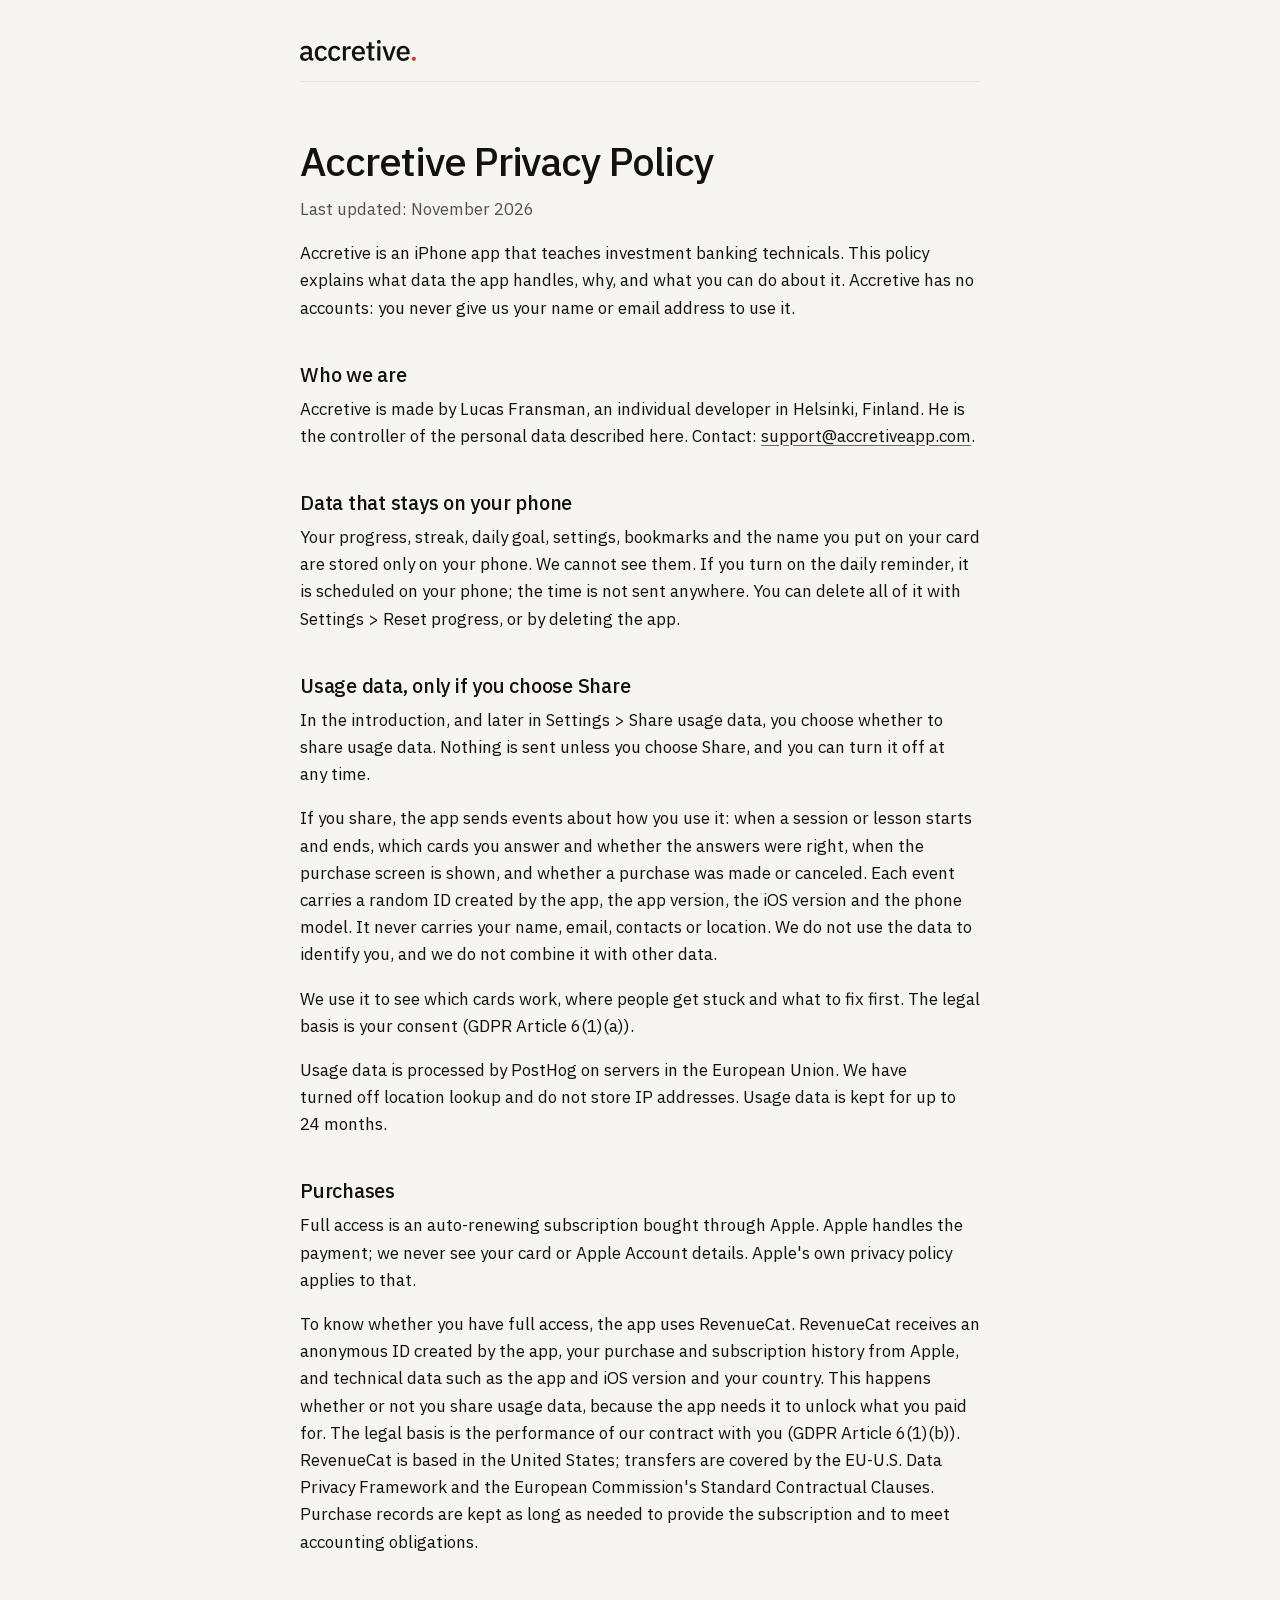
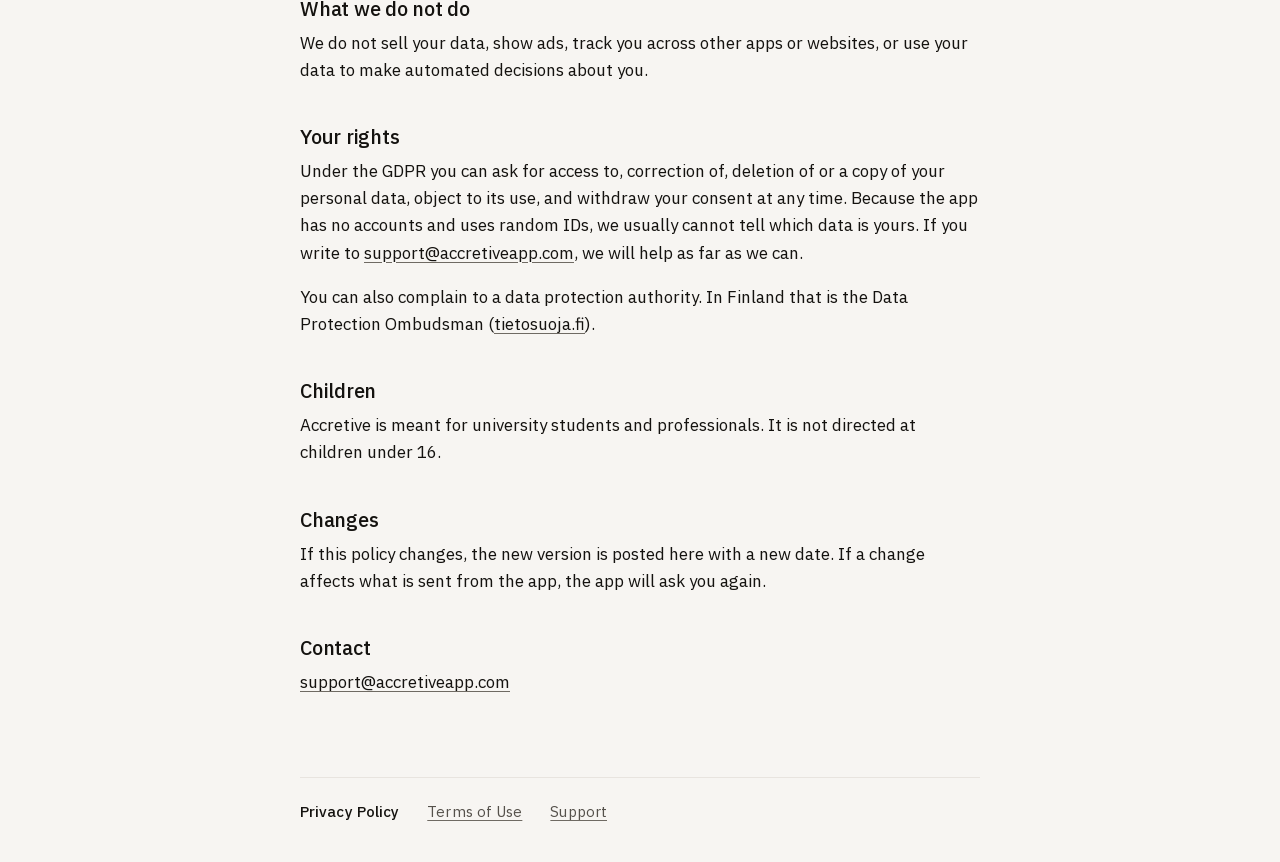
==== privacy/index.html @ 2911edc6 "Add the static site for accretiveapp.com Home page, /privacy, /terms, /support and a 404 page. Plain" ====
<!doctype html>
<html lang="en">
<head>
  <meta charset="utf-8">
  <meta name="viewport" content="width=device-width, initial-scale=1">
  <title>Accretive Privacy Policy</title>
  <meta name="description" content="Accretive is an iPhone app that teaches investment banking technicals. This policy explains what data the app handles, why, and what you can do about it.">
  <meta name="color-scheme" content="light dark">
  <meta name="theme-color" content="#F7F5F2" media="(prefers-color-scheme: light)">
  <meta name="theme-color" content="#121110" media="(prefers-color-scheme: dark)">
  <link rel="preload" href="/fonts/AppSans-Regular.ttf" as="font" type="font/ttf" crossorigin>
  <link rel="preload" href="/fonts/AppSans-Medium.ttf" as="font" type="font/ttf" crossorigin>
  <link rel="stylesheet" href="/style.css">
</head>
<body>
<div class="page">
  <header class="site-header">
    <a class="wordmark" href="/" aria-label="Accretive, home page"><svg aria-hidden="true" viewBox="185 152.7 1631.3 294.6"><g transform="translate(-75.764697 62.313744)"><path fill="currentColor" d="M448.765,380.27L424.873,380.27C417.04,380.27 410.316,378.507 404.702,374.982C399.088,371.457 394.845,366.431 391.973,359.903C389.101,353.375 387.665,345.672 387.665,336.795L387.665,333.27L399.806,346.195L386.098,346.195C382.181,358.728 375.001,368.324 364.556,374.982C354.112,381.64 341.448,384.97 326.565,384.97C305.676,384.97 289.487,379.486 277.998,368.52C266.509,357.553 260.765,342.8 260.765,324.261C260.765,310.683 264.094,299.39 270.752,290.382C277.411,281.374 287.137,274.585 299.931,270.015C312.726,265.446 328.654,263.161 347.715,263.161L384.531,263.161L384.531,245.928C384.531,233.656 381.137,224.06 374.348,217.14C367.559,210.221 356.984,206.761 342.623,206.761C330.873,206.761 321.147,209.438 313.444,214.79C305.741,220.143 299.279,226.736 294.056,234.57L268.598,211.461C275.387,199.972 284.983,190.507 297.386,183.065C309.788,175.624 325.781,171.903 345.365,171.903C371.476,171.903 391.647,178.104 405.877,190.507C420.108,202.91 427.223,220.47 427.223,243.186L427.223,345.411L448.765,345.411L448.765,380.27ZM384.531,290.578L348.498,290.578C333.615,290.578 322.517,292.928 315.206,297.628C307.895,302.328 304.24,309.117 304.24,317.995L304.24,325.045C304.24,333.922 307.373,340.711 313.64,345.411C319.906,350.111 328.262,352.461 338.706,352.461C347.584,352.461 355.417,351.156 362.206,348.545C368.995,345.933 374.413,342.147 378.461,337.186C382.508,332.225 384.531,326.481 384.531,319.953L384.531,290.578ZM561.565,384.97C532.059,384.97 509.212,375.374 493.023,356.182C476.834,336.99 468.74,311.075 468.74,278.436C468.74,245.797 476.834,219.882 493.023,200.69C509.212,181.499 532.059,171.903 561.565,171.903C581.931,171.903 598.642,176.472 611.698,185.611C624.754,194.75 634.154,206.892 639.898,222.036L604.648,238.486C601.776,229.086 596.684,221.579 589.373,215.965C582.062,210.352 572.792,207.545 561.565,207.545C545.898,207.545 534.017,212.44 525.923,222.232C517.829,232.024 513.781,244.753 513.781,260.42L513.781,296.453C513.781,312.12 517.829,324.914 525.923,334.836C534.017,344.758 545.898,349.72 561.565,349.72C573.837,349.72 583.759,346.652 591.331,340.515C598.904,334.379 604.909,326.22 609.348,316.036L641.465,333.27C634.937,349.981 624.884,362.775 611.306,371.653C597.729,380.531 581.148,384.97 561.565,384.97ZM750.74,384.97C721.234,384.97 698.387,375.374 682.198,356.182C666.009,336.99 657.915,311.075 657.915,278.436C657.915,245.797 666.009,219.882 682.198,200.69C698.387,181.499 721.234,171.903 750.74,171.903C771.106,171.903 787.817,176.472 800.873,185.611C813.929,194.75 823.329,206.892 829.073,222.036L793.823,238.486C790.951,229.086 785.859,221.579 778.548,215.965C771.237,210.352 761.967,207.545 750.74,207.545C735.073,207.545 723.192,212.44 715.098,222.232C707.004,232.024 702.956,244.753 702.956,260.42L702.956,296.453C702.956,312.12 707.004,324.914 715.098,334.836C723.192,344.758 735.073,349.72 750.74,349.72C763.012,349.72 772.934,346.652 780.506,340.515C788.079,334.379 794.084,326.22 798.523,316.036L830.64,333.27C824.112,349.981 814.059,362.775 800.481,371.653C786.904,380.531 770.323,384.97 750.74,384.97ZM906.231,380.27L863.54,380.27L863.54,176.603L906.231,176.603L906.231,216.945L908.19,216.945C910.279,210.156 913.608,203.693 918.177,197.557C922.747,191.421 928.817,186.395 936.39,182.478C943.962,178.561 953.231,176.603 964.198,176.603L975.556,176.603L975.556,217.728L958.715,217.728C947.487,217.728 937.956,219.033 930.123,221.645C922.29,224.256 916.349,227.911 912.302,232.611C908.255,237.311 906.231,243.186 906.231,250.236L906.231,380.27ZM1084.048,384.97C1064.726,384.97 1048.015,380.596 1033.915,371.849C1019.815,363.102 1008.913,350.764 1001.211,334.836C993.508,318.908 989.656,300.108 989.656,278.436C989.656,256.764 993.442,238.029 1001.015,222.232C1008.587,206.435 1019.292,194.097 1033.131,185.22C1046.97,176.342 1063.551,171.903 1082.873,171.903C1102.979,171.903 1119.755,176.407 1133.202,185.415C1146.649,194.424 1156.767,206.631 1163.556,222.036C1170.345,237.442 1173.74,254.545 1173.74,273.345L1173.74,289.403L1034.306,289.403L1034.306,296.061C1034.306,311.728 1038.941,324.588 1048.211,334.64C1057.48,344.693 1070.731,349.72 1087.965,349.72C1100.498,349.72 1111.073,346.978 1119.69,341.495C1128.306,336.011 1135.487,328.57 1141.231,319.17L1166.69,343.845C1158.856,356.117 1147.824,366.039 1133.594,373.611C1119.363,381.183 1102.848,384.97 1084.048,384.97ZM1083.656,205.195C1073.734,205.195 1065.052,207.479 1057.611,212.049C1050.169,216.618 1044.424,222.885 1040.377,230.849C1036.33,238.813 1034.306,248.017 1034.306,258.461L1034.306,261.203L1129.09,261.203L1129.09,257.286C1129.09,246.842 1127.262,237.703 1123.606,229.87C1119.951,222.036 1114.729,215.965 1107.94,211.657C1101.151,207.349 1093.056,205.195 1083.656,205.195ZM1306.906,380.27L1269.698,380.27C1255.076,380.27 1243.913,376.288 1236.211,368.324C1228.508,360.36 1224.656,349.458 1224.656,335.62L1224.656,211.461L1192.931,211.461L1192.931,176.603L1210.165,176.603C1217.215,176.603 1222.111,175.036 1224.852,171.903C1227.594,168.77 1228.965,163.678 1228.965,156.628L1228.965,120.986L1267.348,120.986L1267.348,176.603L1310.04,176.603L1310.04,211.461L1267.348,211.461L1267.348,345.411L1306.906,345.411L1306.906,380.27ZM1369.965,141.745C1361.087,141.745 1354.624,139.656 1350.577,135.478C1346.53,131.3 1344.506,125.947 1344.506,119.42L1344.506,112.761C1344.506,106.233 1346.53,100.881 1350.577,96.703C1354.624,92.525 1361.087,90.436 1369.965,90.436C1378.842,90.436 1385.24,92.525 1389.156,96.703C1393.073,100.881 1395.031,106.233 1395.031,112.761L1395.031,119.42C1395.031,125.947 1393.073,131.3 1389.156,135.478C1385.24,139.656 1378.842,141.745 1369.965,141.745ZM1348.423,380.27L1348.423,176.603L1391.115,176.603L1391.115,380.27L1348.423,380.27ZM1539.165,380.27L1488.64,380.27L1419.315,176.603L1461.615,176.603L1492.948,269.428L1513.706,340.711L1516.056,340.711L1536.815,269.428L1568.148,176.603L1608.49,176.603L1539.165,380.27ZM1714.24,384.97C1694.917,384.97 1678.206,380.596 1664.106,371.849C1650.006,363.102 1639.105,350.764 1631.402,334.836C1623.699,318.908 1619.848,300.108 1619.848,278.436C1619.848,256.764 1623.634,238.029 1631.206,222.232C1638.779,206.435 1649.484,194.097 1663.323,185.22C1677.162,176.342 1693.742,171.903 1713.065,171.903C1733.17,171.903 1749.947,176.407 1763.394,185.415C1776.841,194.424 1786.959,206.631 1793.748,222.036C1800.537,237.442 1803.931,254.545 1803.931,273.345L1803.931,289.403L1664.498,289.403L1664.498,296.061C1664.498,311.728 1669.133,324.588 1678.402,334.64C1687.672,344.693 1700.923,349.72 1718.156,349.72C1730.69,349.72 1741.265,346.978 1749.881,341.495C1758.498,336.011 1765.679,328.57 1771.423,319.17L1796.881,343.845C1789.048,356.117 1778.016,366.039 1763.786,373.611C1749.555,381.183 1733.04,384.97 1714.24,384.97ZM1713.848,205.195C1703.926,205.195 1695.244,207.479 1687.802,212.049C1680.361,216.618 1674.616,222.885 1670.569,230.849C1666.522,238.813 1664.498,248.017 1664.498,258.461L1664.498,261.203L1759.281,261.203L1759.281,257.286C1759.281,246.842 1757.454,237.703 1753.798,229.87C1750.142,222.036 1744.92,215.965 1738.131,211.657C1731.342,207.349 1723.248,205.195 1713.848,205.195Z"/><ellipse class="stop" transform="matrix(0.741934 0 0 0.753526 478.158251 -229.477271)" cx="1865.809" cy="776.103" rx="39.828" ry="39.216"/></g></svg></a>
  </header>
  <main>
    <h1>Accretive Privacy Policy</h1>
    <p class="meta">Last updated: November 2026</p>
    <p>Accretive is an iPhone app that teaches investment banking technicals. This policy explains what data the app handles, why, and what you can do about it. Accretive has no accounts: you never give us your name or email address to use it.</p>
    <h2>Who we are</h2>
    <p>Accretive is made by Lucas Fransman, an individual developer in Helsinki, Finland. He is the controller of the personal data described here. Contact: <a href="mailto:support@accretiveapp.com">support@accretiveapp.com</a>.</p>
    <h2>Data that stays on your phone</h2>
    <p>Your progress, streak, daily goal, settings, bookmarks and the name you put on your card are stored only on your phone. We cannot see them. If you turn on the daily reminder, it is scheduled on your phone; the time is not sent anywhere. You can delete all of it with Settings &gt; Reset progress, or by deleting the app.</p>
    <h2>Usage data, only if you choose Share</h2>
    <p>In the introduction, and later in Settings &gt; Share usage data, you choose whether to share usage data. Nothing is sent unless you choose Share, and you can turn it off at any time.</p>
    <p>If you share, the app sends events about how you use it: when a session or lesson starts and ends, which cards you answer and whether the answers were right, when the purchase screen is shown, and whether a purchase was made or canceled. Each event carries a random ID created by the app, the app version, the iOS version and the phone model. It never carries your name, email, contacts or location. We do not use the data to identify you, and we do not combine it with other data.</p>
    <p>We use it to see which cards work, where people get stuck and what to fix first. The legal basis is your consent (GDPR Article 6(1)(a)).</p>
    <p>Usage data is processed by PostHog on servers in the European Union. We have turned off location lookup and do not store IP addresses. Usage data is kept for up to 24 months.</p>
    <h2>Purchases</h2>
    <p>Full access is an auto-renewing subscription bought through Apple. Apple handles the payment; we never see your card or Apple Account details. Apple's own privacy policy applies to that.</p>
    <p>To know whether you have full access, the app uses RevenueCat. RevenueCat receives an anonymous ID created by the app, your purchase and subscription history from Apple, and technical data such as the app and iOS version and your country. This happens whether or not you share usage data, because the app needs it to unlock what you paid for. The legal basis is the performance of our contract with you (GDPR Article 6(1)(b)). RevenueCat is based in the United States; transfers are covered by the EU-U.S. Data Privacy Framework and the European Commission's Standard Contractual Clauses. Purchase records are kept as long as needed to provide the subscription and to meet accounting obligations.</p>
    <h2>What we do not do</h2>
    <p>We do not sell your data, show ads, track you across other apps or websites, or use your data to make automated decisions about you.</p>
    <h2>Your rights</h2>
    <p>Under the GDPR you can ask for access to, correction of, deletion of or a copy of your personal data, object to its use, and withdraw your consent at any time. Because the app has no accounts and uses random IDs, we usually cannot tell which data is yours. If you write to <a href="mailto:support@accretiveapp.com">support@accretiveapp.com</a>, we will help as far as we can.</p>
    <p>You can also complain to a data protection authority. In Finland that is the Data Protection Ombudsman (<a href="https://tietosuoja.fi">tietosuoja.fi</a>).</p>
    <h2>Children</h2>
    <p>Accretive is meant for university students and professionals. It is not directed at children under 16.</p>
    <h2>Changes</h2>
    <p>If this policy changes, the new version is posted here with a new date. If a change affects what is sent from the app, the app will ask you again.</p>
    <h2>Contact</h2>
    <p><a href="mailto:support@accretiveapp.com">support@accretiveapp.com</a></p>
  </main>
  <footer class="site-footer">
    <nav aria-label="Privacy, terms and support">
      <ul>
        <li><a href="/privacy/" aria-current="page">Privacy Policy</a></li>
        <li><a href="/terms/">Terms of Use</a></li>
        <li><a href="/support/">Support</a></li>
      </ul>
    </nav>
  </footer>
</div>
</body>
</html>
---- style.css ----
/* Accretive site.
   The colours are the app's tokens (src/styles/tokens.ts in the app repo), light and dark.
   Monochrome with one red accent: the full stop. No gradients, no shadows, no images.
   Type is App Sans, weights 400 and 500 only (fonts/LICENSE.txt). */

@font-face {
  font-family: "App Sans";
  src: url("/fonts/AppSans-Regular.ttf") format("truetype");
  font-weight: 400;
  font-style: normal;
  font-display: swap;
}

@font-face {
  font-family: "App Sans";
  src: url("/fonts/AppSans-Medium.ttf") format("truetype");
  font-weight: 500;
  font-style: normal;
  font-display: swap;
}

:root {
  color-scheme: light dark;

  --page: #F7F5F2;
  --text: #14120F;
  --text-secondary: #55514B;
  --text-muted: #6F6A63;
  --border: #E8E4DF;
  --accent: #DF3329;

  /* The judgement key of the app: the one dark, filled control. */
  --key: #35312D;
  --key-hover: #14120F;
  --key-text: #FFFFFF;
  --key-stop: #FF6A5E;

  --measure: 680px;
  --gutter: 20px;
  --sans: "App Sans", system-ui, -apple-system, "Segoe UI", Roboto, "Helvetica Neue", Arial, sans-serif;
}

@media (prefers-color-scheme: dark) {
  :root {
    --page: #121110;
    --text: #ECEAE7;
    --text-secondary: #B0AAA4;
    --text-muted: #8B857E;
    --border: #2A2826;
    --accent: #FF6A5E;

    --key: #ECEAE7;
    --key-hover: #FFFFFF;
    --key-text: #14120F;
    --key-stop: #DF3329;
  }
}

*,
*::before,
*::after {
  box-sizing: border-box;
}

html {
  -webkit-text-size-adjust: 100%;
  text-size-adjust: 100%;
}

body {
  margin: 0;
  background: var(--page);
  color: var(--text);
  font-family: var(--sans);
  font-size: 17px;
  font-weight: 400;
  line-height: 1.6;
  overflow-wrap: break-word;
}

/* Page frame: one column of at most 680 px of text, the footer at the foot of a short page. */

.page {
  display: flex;
  flex-direction: column;
  min-height: 100vh;
  min-height: 100dvh;
  width: 100%;
  max-width: calc(var(--measure) + 2 * var(--gutter));
  margin: 0 auto;
  padding: 0 var(--gutter);
}

main {
  flex: 1;
  padding: 40px 0 8px;
}

.site-header {
  padding: 28px 0 20px;
  border-bottom: 1px solid var(--border);
}

.site-footer {
  margin-top: 56px;
  padding: 12px 0 28px;
  border-top: 1px solid var(--border);
}

/* The wordmark: letters in the text colour, the full stop in the accent. */

.wordmark {
  display: block;
  margin: 0;
  color: var(--text);
  line-height: 0;
}

.wordmark svg {
  display: block;
  width: 116px;
  height: auto;
}

.stop {
  fill: var(--accent);
}

/* Type: tighter tracking and leading as the size grows. */

h1,
h2 {
  margin: 0;
  font-weight: 500;
  text-wrap: balance;
}

h1 {
  font-size: 2rem;
  line-height: 1.15;
  letter-spacing: -0.022em;
}

h2 {
  margin-top: 2.5rem;
  margin-bottom: 0.5rem;
  font-size: 1.25rem;
  line-height: 1.3;
  letter-spacing: -0.012em;
}

p,
ul {
  margin: 0 0 1em;
  text-wrap: pretty;
}

h1 + p,
h1 + .meta {
  margin-top: 0.75rem;
}

.meta {
  color: var(--text-secondary);
}

ul {
  padding-left: 1.25em;
}

li + li {
  margin-top: 0.5em;
}

/* Links are underlined, never told apart by colour alone. */

a {
  color: inherit;
  text-decoration: underline;
  text-decoration-color: var(--text-muted);
  text-decoration-thickness: 1px;
  text-underline-offset: 0.2em;
}

a:hover {
  text-decoration-color: currentColor;
}

a:focus-visible {
  outline: 2px solid var(--text);
  outline-offset: 3px;
  border-radius: 2px;
}

/* Footer links: a tap target of at least 44 px. */

.site-footer ul {
  display: flex;
  flex-wrap: wrap;
  gap: 0 28px;
  margin: 0;
  padding: 0;
  list-style: none;
}

.site-footer li + li {
  margin-top: 0;
}

.site-footer a {
  display: inline-block;
  padding: 10px 0;
  min-height: 44px;
  font-size: 15px;
  line-height: 24px;
  letter-spacing: 0.006em;
  color: var(--text-secondary);
}

.site-footer a[aria-current="page"] {
  color: var(--text);
  font-weight: 500;
  text-decoration: none;
}

/* The home page. */

.home {
  padding-top: clamp(56px, 16vh, 144px);
}

.home .wordmark svg {
  width: min(100%, 280px);
}

.lede {
  margin: 2rem 0 2rem;
  font-size: 1.375rem;
  line-height: 1.35;
  letter-spacing: -0.012em;
  color: var(--text);
  text-wrap: balance;
}

/* The one main action: a dark key with the full stop in red. The accent is the stop, never a fill. */

.store {
  display: inline-flex;
  align-items: center;
  min-height: 48px;
  padding: 0 24px;
  border-radius: 9999px;
  background: var(--key);
  color: var(--key-text);
  font-weight: 500;
  text-decoration: none;
}

.store:hover {
  background: var(--key-hover);
}

.store:active {
  transform: scale(0.97);
}

.store:focus-visible {
  outline: 2px solid var(--text);
  outline-offset: 3px;
  border-radius: 9999px;
}

.store .full-stop {
  color: var(--key-stop);
}

@media (min-width: 600px) {
  h1 {
    font-size: 2.5rem;
    letter-spacing: -0.026em;
  }

  .site-header {
    padding-top: 40px;
  }

  main {
    padding-top: 56px;
  }

  .home .wordmark svg {
    width: 320px;
  }

  .lede {
    font-size: 1.625rem;
    letter-spacing: -0.016em;
  }
}
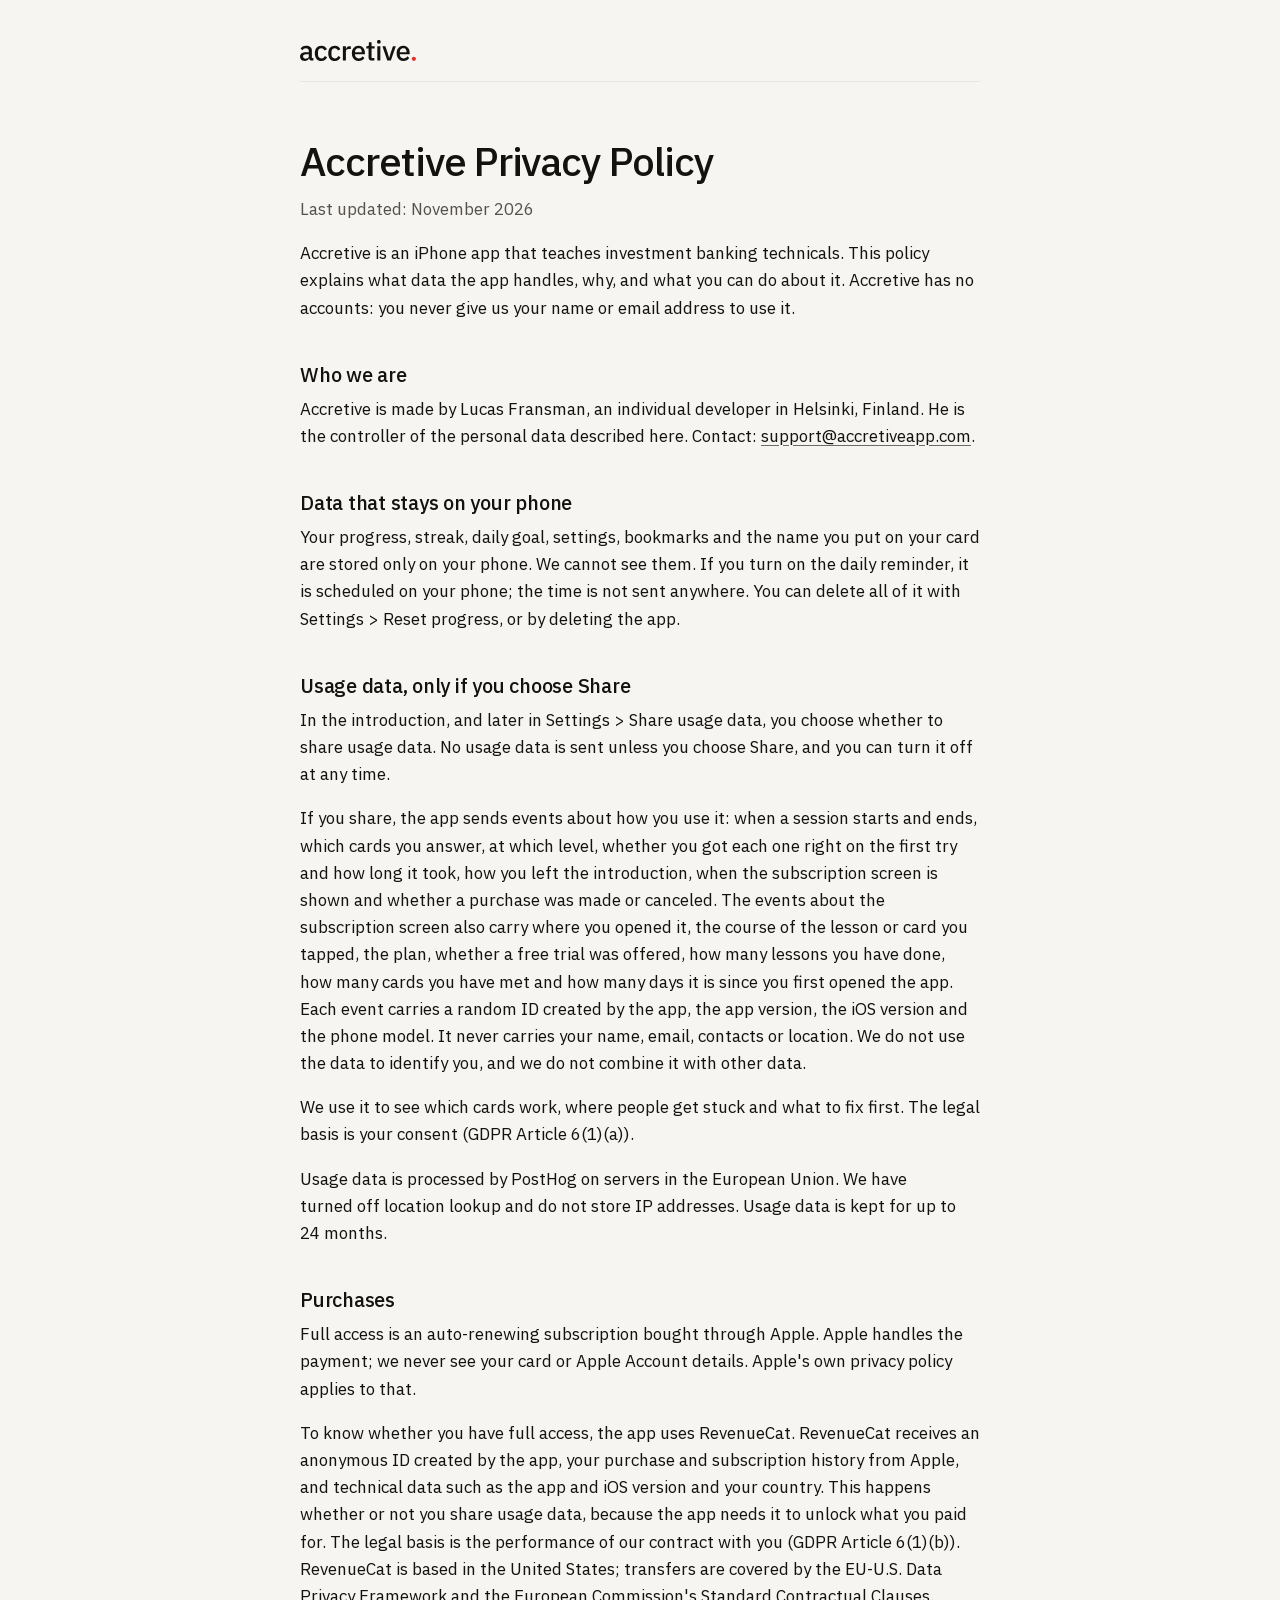
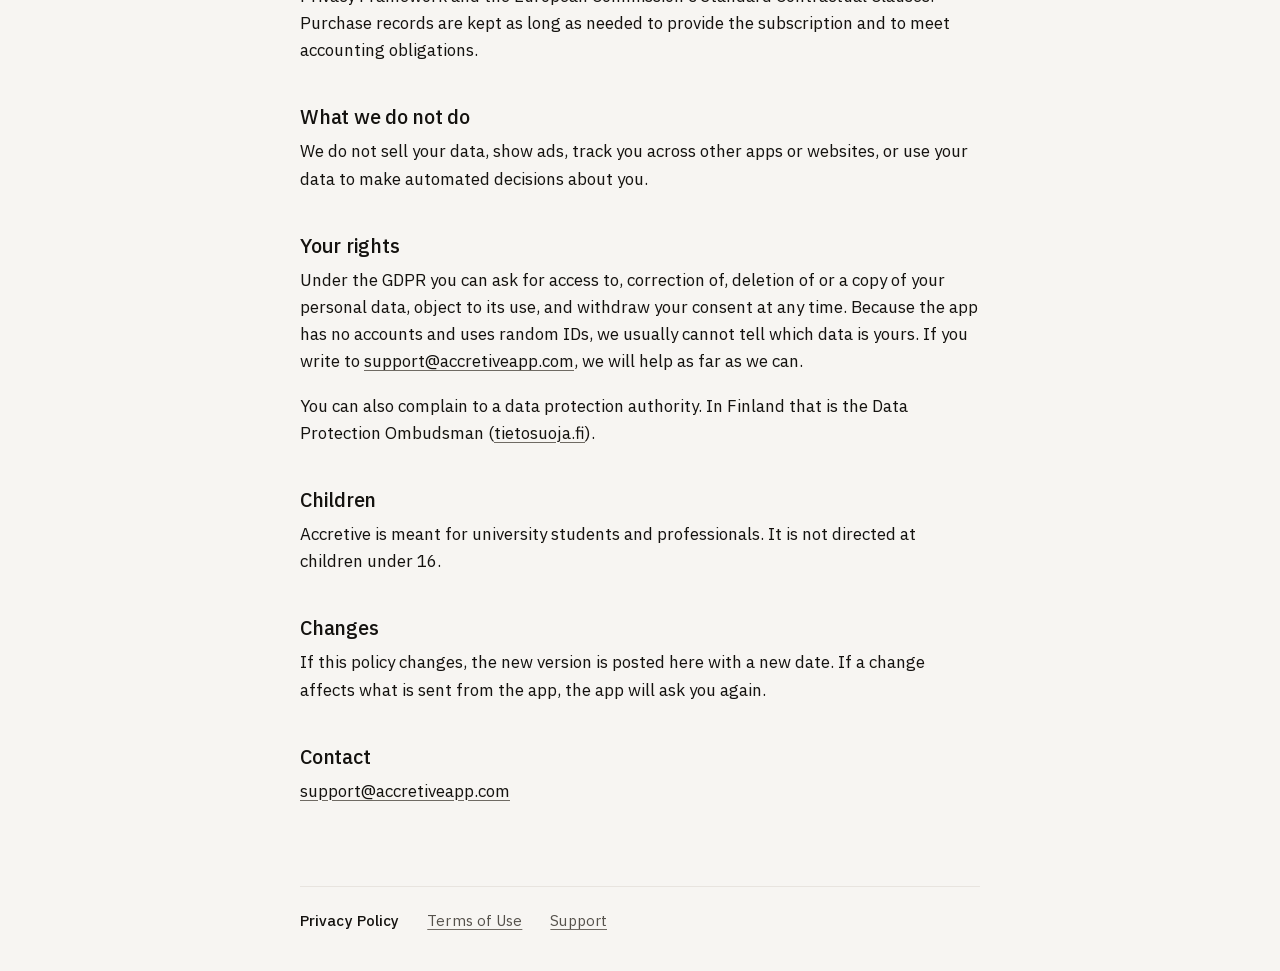
==== commit b0b50194: "Bring the privacy, terms and support pages in line with the app The content review's round Q, Q19, a" ====
--- a/privacy/index.html
+++ b/privacy/index.html
@@ -11,6 +11,9 @@
   <link rel="preload" href="/fonts/AppSans-Regular.ttf" as="font" type="font/ttf" crossorigin>
   <link rel="preload" href="/fonts/AppSans-Medium.ttf" as="font" type="font/ttf" crossorigin>
   <link rel="stylesheet" href="/style.css">
+  <link rel="icon" type="image/png" sizes="32x32" href="/favicon-32.png">
+  <link rel="icon" type="image/png" sizes="180x180" href="/favicon-180.png">
+  <link rel="apple-touch-icon" href="/apple-touch-icon.png">
 </head>
 <body>
 <div class="page">
@@ -26,8 +29,8 @@
     <h2>Data that stays on your phone</h2>
     <p>Your progress, streak, daily goal, settings, bookmarks and the name you put on your card are stored only on your phone. We cannot see them. If you turn on the daily reminder, it is scheduled on your phone; the time is not sent anywhere. You can delete all of it with Settings &gt; Reset progress, or by deleting the app.</p>
     <h2>Usage data, only if you choose Share</h2>
-    <p>In the introduction, and later in Settings &gt; Share usage data, you choose whether to share usage data. Nothing is sent unless you choose Share, and you can turn it off at any time.</p>
-    <p>If you share, the app sends events about how you use it: when a session or lesson starts and ends, which cards you answer and whether the answers were right, when the purchase screen is shown, and whether a purchase was made or canceled. Each event carries a random ID created by the app, the app version, the iOS version and the phone model. It never carries your name, email, contacts or location. We do not use the data to identify you, and we do not combine it with other data.</p>
+    <p>In the introduction, and later in Settings &gt; Share usage data, you choose whether to share usage data. No usage data is sent unless you choose Share, and you can turn it off at any time.</p>
+    <p>If you share, the app sends events about how you use it: when a session starts and ends, which cards you answer, at which level, whether you got each one right on the first try and how long it took, how you left the introduction, when the subscription screen is shown and whether a purchase was made or canceled. The events about the subscription screen also carry where you opened it, the course of the lesson or card you tapped, the plan, whether a free trial was offered, how many lessons you have done, how many cards you have met and how many days it is since you first opened the app. Each event carries a random ID created by the app, the app version, the iOS version and the phone model. It never carries your name, email, contacts or location. We do not use the data to identify you, and we do not combine it with other data.</p>
     <p>We use it to see which cards work, where people get stuck and what to fix first. The legal basis is your consent (GDPR Article 6(1)(a)).</p>
     <p>Usage data is processed by PostHog on servers in the European Union. We have turned off location lookup and do not store IP addresses. Usage data is kept for up to 24 months.</p>
     <h2>Purchases</h2>
--- a/style.css
+++ b/style.css
@@ -28,12 +28,6 @@
   --text-muted: #6F6A63;
   --border: #E8E4DF;
   --accent: #DF3329;
-
-  /* The judgement key of the app: the one dark, filled control. */
-  --key: #35312D;
-  --key-hover: #14120F;
-  --key-text: #FFFFFF;
-  --key-stop: #FF6A5E;
 
   --measure: 680px;
   --gutter: 20px;
@@ -48,11 +42,6 @@
     --text-muted: #8B857E;
     --border: #2A2826;
     --accent: #FF6A5E;
-
-    --key: #ECEAE7;
-    --key-hover: #FFFFFF;
-    --key-text: #14120F;
-    --key-stop: #DF3329;
   }
 }
 
@@ -242,38 +231,6 @@
   text-wrap: balance;
 }
 
-/* The one main action: a dark key with the full stop in red. The accent is the stop, never a fill. */
-
-.store {
-  display: inline-flex;
-  align-items: center;
-  min-height: 48px;
-  padding: 0 24px;
-  border-radius: 9999px;
-  background: var(--key);
-  color: var(--key-text);
-  font-weight: 500;
-  text-decoration: none;
-}
-
-.store:hover {
-  background: var(--key-hover);
-}
-
-.store:active {
-  transform: scale(0.97);
-}
-
-.store:focus-visible {
-  outline: 2px solid var(--text);
-  outline-offset: 3px;
-  border-radius: 9999px;
-}
-
-.store .full-stop {
-  color: var(--key-stop);
-}
-
 @media (min-width: 600px) {
   h1 {
     font-size: 2.5rem;
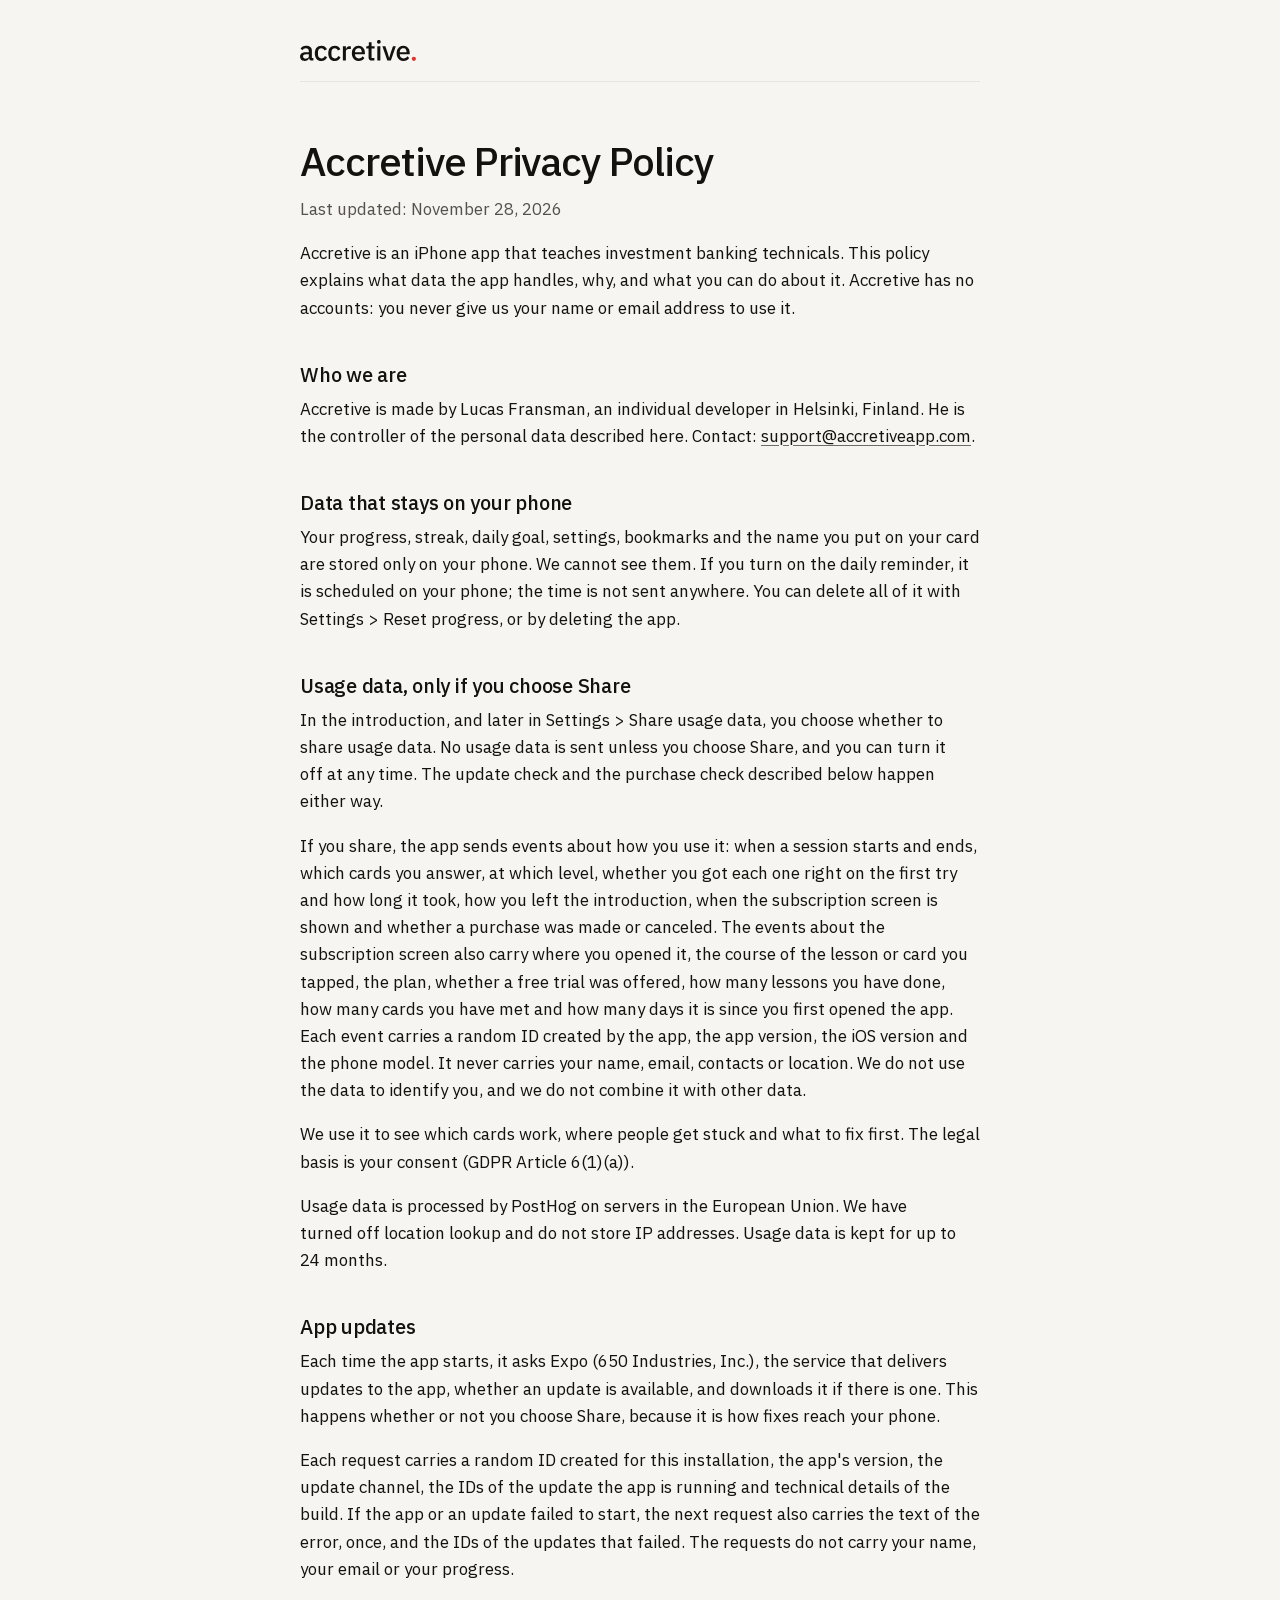
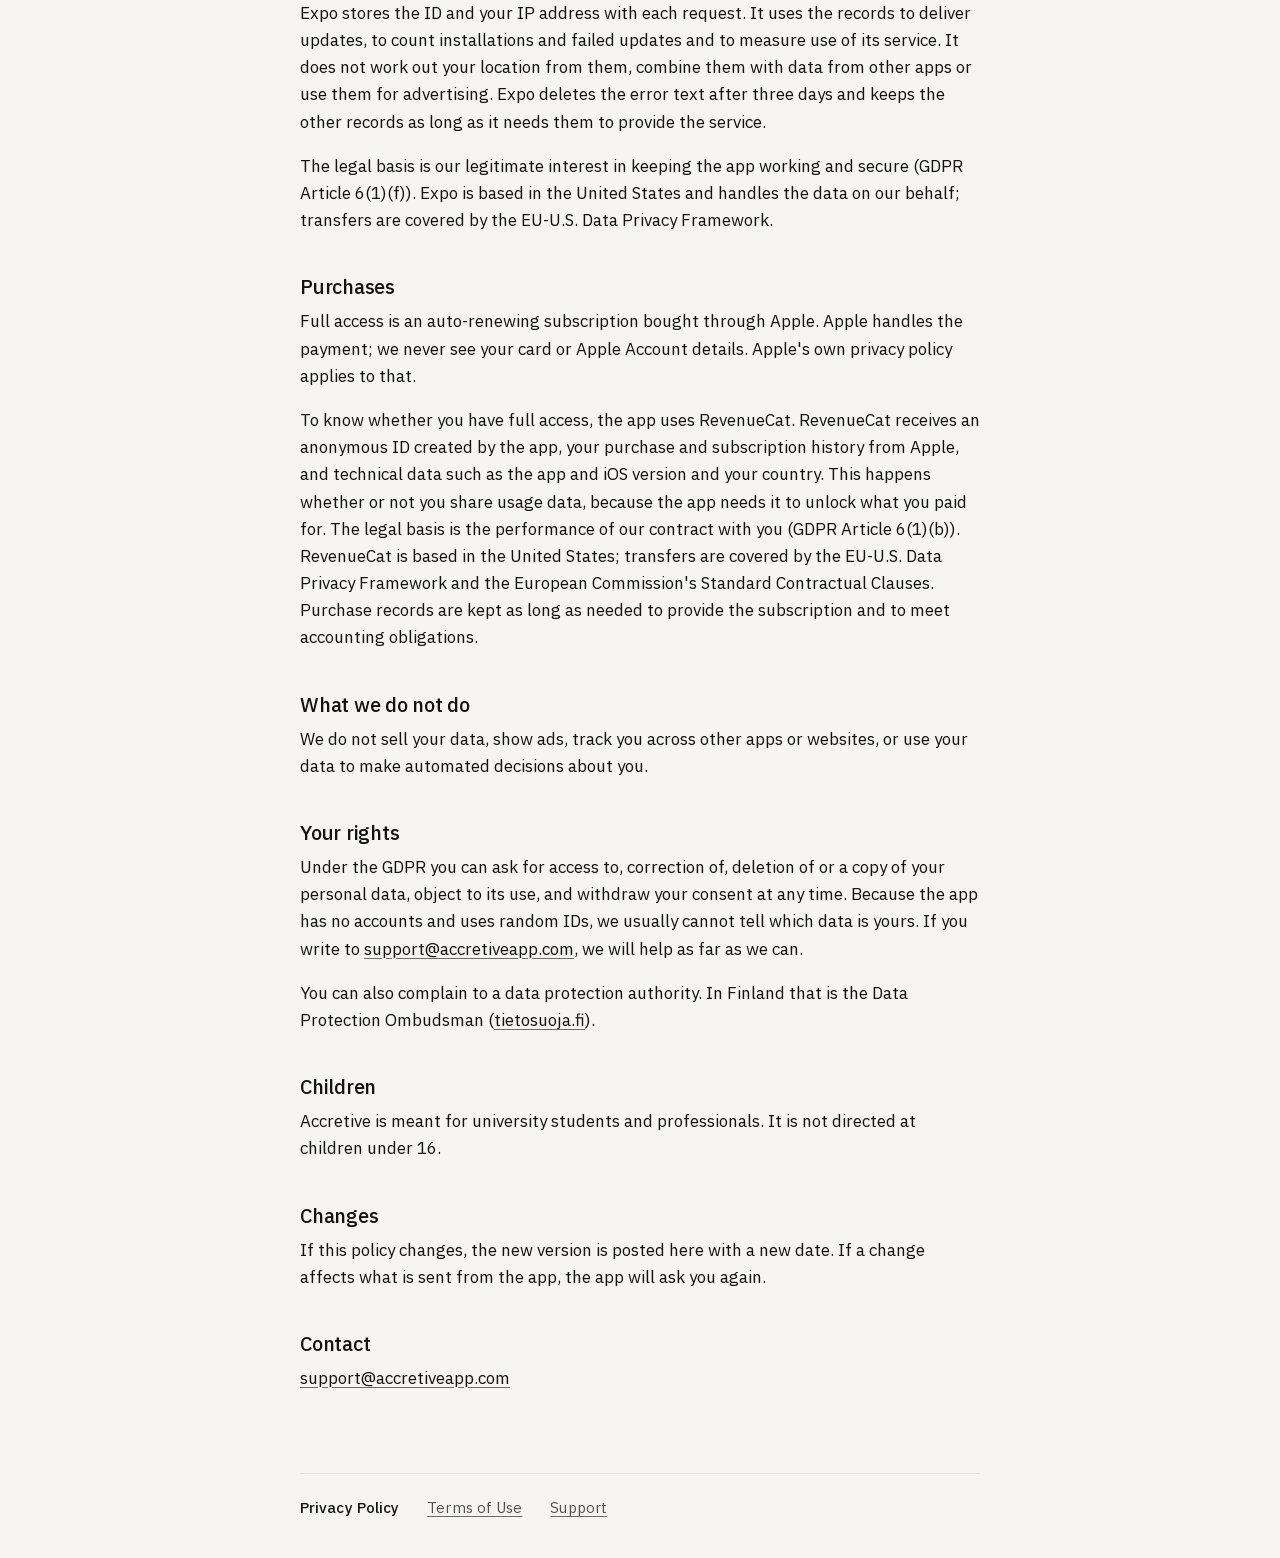
==== commit 8f0b3d0e: "Privacy: app updates through Expo; support: usage data wording Co-Authored-By: Claude Fable 5.2 <nor" ====
--- a/privacy/index.html
+++ b/privacy/index.html
@@ -22,17 +22,22 @@
   </header>
   <main>
     <h1>Accretive Privacy Policy</h1>
-    <p class="meta">Last updated: November 2026</p>
+    <p class="meta">Last updated: November 28, 2026</p>
     <p>Accretive is an iPhone app that teaches investment banking technicals. This policy explains what data the app handles, why, and what you can do about it. Accretive has no accounts: you never give us your name or email address to use it.</p>
     <h2>Who we are</h2>
     <p>Accretive is made by Lucas Fransman, an individual developer in Helsinki, Finland. He is the controller of the personal data described here. Contact: <a href="mailto:support@accretiveapp.com">support@accretiveapp.com</a>.</p>
     <h2>Data that stays on your phone</h2>
     <p>Your progress, streak, daily goal, settings, bookmarks and the name you put on your card are stored only on your phone. We cannot see them. If you turn on the daily reminder, it is scheduled on your phone; the time is not sent anywhere. You can delete all of it with Settings &gt; Reset progress, or by deleting the app.</p>
     <h2>Usage data, only if you choose Share</h2>
-    <p>In the introduction, and later in Settings &gt; Share usage data, you choose whether to share usage data. No usage data is sent unless you choose Share, and you can turn it off at any time.</p>
+    <p>In the introduction, and later in Settings &gt; Share usage data, you choose whether to share usage data. No usage data is sent unless you choose Share, and you can turn it off at any time. The update check and the purchase check described below happen either way.</p>
     <p>If you share, the app sends events about how you use it: when a session starts and ends, which cards you answer, at which level, whether you got each one right on the first try and how long it took, how you left the introduction, when the subscription screen is shown and whether a purchase was made or canceled. The events about the subscription screen also carry where you opened it, the course of the lesson or card you tapped, the plan, whether a free trial was offered, how many lessons you have done, how many cards you have met and how many days it is since you first opened the app. Each event carries a random ID created by the app, the app version, the iOS version and the phone model. It never carries your name, email, contacts or location. We do not use the data to identify you, and we do not combine it with other data.</p>
     <p>We use it to see which cards work, where people get stuck and what to fix first. The legal basis is your consent (GDPR Article 6(1)(a)).</p>
     <p>Usage data is processed by PostHog on servers in the European Union. We have turned off location lookup and do not store IP addresses. Usage data is kept for up to 24 months.</p>
+    <h2>App updates</h2>
+    <p>Each time the app starts, it asks Expo (650 Industries, Inc.), the service that delivers updates to the app, whether an update is available, and downloads it if there is one. This happens whether or not you choose Share, because it is how fixes reach your phone.</p>
+    <p>Each request carries a random ID created for this installation, the app's version, the update channel, the IDs of the update the app is running and technical details of the build. If the app or an update failed to start, the next request also carries the text of the error, once, and the IDs of the updates that failed. The requests do not carry your name, your email or your progress.</p>
+    <p>Expo stores the ID and your IP address with each request. It uses the records to deliver updates, to count installations and failed updates and to measure use of its service. It does not work out your location from them, combine them with data from other apps or use them for advertising. Expo deletes the error text after three days and keeps the other records as long as it needs them to provide the service.</p>
+    <p>The legal basis is our legitimate interest in keeping the app working and secure (GDPR Article 6(1)(f)). Expo is based in the United States and handles the data on our behalf; transfers are covered by the EU-U.S. Data Privacy Framework.</p>
     <h2>Purchases</h2>
     <p>Full access is an auto-renewing subscription bought through Apple. Apple handles the payment; we never see your card or Apple Account details. Apple's own privacy policy applies to that.</p>
     <p>To know whether you have full access, the app uses RevenueCat. RevenueCat receives an anonymous ID created by the app, your purchase and subscription history from Apple, and technical data such as the app and iOS version and your country. This happens whether or not you share usage data, because the app needs it to unlock what you paid for. The legal basis is the performance of our contract with you (GDPR Article 6(1)(b)). RevenueCat is based in the United States; transfers are covered by the EU-U.S. Data Privacy Framework and the European Commission's Standard Contractual Clauses. Purchase records are kept as long as needed to provide the subscription and to meet accounting obligations.</p>
